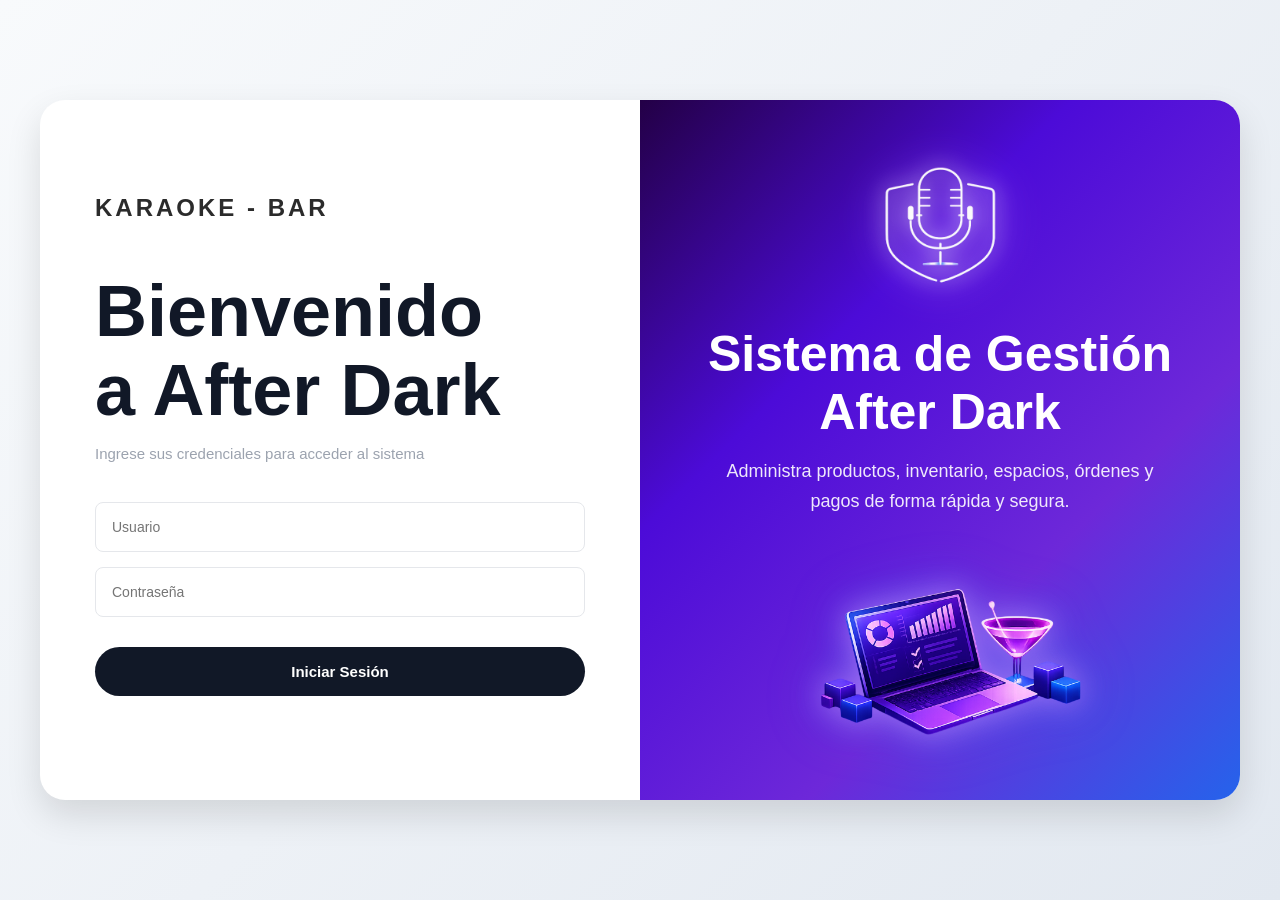
==== index.html @ 13c478e4 "midificacion index" ====
<!DOCTYPE html>
<html lang="es">
<head>
    <meta charset="UTF-8">
    <meta name="viewport" content="width=device-width, initial-scale=1.0">
    <title>After Dark</title>

    <link rel="stylesheet" href="assets/css/login.css">
</head>
<body>

    <div class="contenedor">
        <div class="contenido-principal">

            <div class="panel-izquierdo">
                <div class="logo">
                    KARAOKE - BAR
                </div>
                <h1>
                    Bienvenido <br>
                    a After Dark
                </h1>
                <p class="subtitulo">
                    Ingrese sus credenciales para acceder al sistema
                </p>

                <form id="formularioLogin">

                    <input type="text" id="usuario" placeholder="Usuario">
                    <input type="password" id="contrasena" placeholder="Contraseña">
                    <button type="submit">
                        Iniciar Sesión
                    </button>

                    <p id="mensajeError"></p>
                </form>
            </div>


            <div class="panel-derecho">
                <div class="contenido-panel">
                    <img src="imagenes/microfono_neon.png" class="imagen-microfono">
                    <h2>
                        Sistema de Gestión After Dark
                    </h2>
                    <p>
                        Administra productos, inventario,
                        espacios, órdenes y pagos de forma
                        rápida y segura.
                    </p>
                    <img src="imagenes/laptop_neon.png" class="imagen-laptop">
                </div>
            </div>

        </div>
    </div>
<script src="assets/js/login.js"></script>

</body>
</html>
---- assets/css/login.css ----
*{
    margin: 0;
    padding: 0;
    box-sizing: border-box;
    font-family: 'Segoe UI', sans-serif;
}

body{
    background: linear-gradient(
        135deg,
        #f8fafc,
        #e2e8f0
    );

    min-height: 100vh;
    display: flex;
    justify-content: center;
    align-items: center;
    padding: 20px;
}

.contenedor{
    width: 1200px;
    max-width: 100%;
    height: 700px;
}

.contenido-principal{
    width: 100%;
    height: 100%;
    background: white;
    border-radius: 25px;
    overflow: hidden;
    display: flex;

    box-shadow:0 15px 35px rgba(0,0,0,.12);
}

/* PANEL IZQUIERDO */

.panel-izquierdo{
    width: 50%;
    padding: 55px;
    display: flex;
    flex-direction: column;
    justify-content: center;
}

.logo{
    font-size: 24px;
    font-weight: bold;
    letter-spacing: 3px;
    color: #2b2b2b;
    margin-bottom: 50px;
}

.panel-izquierdo h1{
    font-size: 72px;
    font-weight: 800;
    line-height: 1.1;
    color: #111827;
    margin-bottom: 15px;
}

.subtitulo{
    color: #9ca3af;
    margin-bottom: 40px;
    font-size: 15px;
}

#formularioLogin{
    display: flex;
    flex-direction: column;
}

#formularioLogin input{
    width: 100%;
    padding: 16px;
    border: 1px solid #e5e7eb;
    border-radius: 8px;
    margin-bottom: 15px;
    font-size: 14px;
    outline: none;
    transition: .3s;
}

#formularioLogin input:focus{
    border-color: #7c3aed;
    box-shadow: 0 0 10px rgba(124,58,237,.2);
}

#formularioLogin button{
    margin-top: 15px;
    background: #111827;
    color: white;
    border: none;
    padding: 16px;
    border-radius: 40px;
    font-size: 15px;
    font-weight: 600;
    cursor: pointer;
    transition: .3s;
}

#formularioLogin button:hover{
    background: #000;
    transform: translateY(-2px);
}

#mensajeError{
    color: #ff4d4d;
    margin-top: 10px;
    font-size: 14px;
    text-align: center;
}

/* PANEL DERECHO */

.panel-derecho{
    width: 50%;
    background: linear-gradient(
        135deg,
        #230046,
        #4c0bd8,
        #6d28d9,
        #2563eb
    );

    display: flex;
    justify-content: center;
    align-items: center;
    padding: 40px;
}

.contenido-panel{
    width: 100%;
    text-align: center;
    color: white;
}

/* MICRÓFONO */

.imagen-microfono{
    width: 180px;
    display: block;
    margin: 0 auto 25px auto;

    filter:
        drop-shadow(0 0 10px #ffffff)
        drop-shadow(0 0 20px #c084fc);
}

/* TITULO */

.contenido-panel h2{
    font-size: 50px;
    font-weight: 700;
    margin-bottom: 15px;
}

/* TEXTO */

.contenido-panel p{
    font-size: 18px;
    line-height: 1.7;
    color: rgba(255,255,255,.9);
    max-width: 450px;
    margin: auto;
}

/* LAPTOP */

.imagen-laptop{
    width: 350px;
    display: block;
    margin: 40px auto 0 auto;

    filter:
        drop-shadow(0 0 15px rgba(192,132,252,.7))
        drop-shadow(0 0 25px rgba(59,130,246,.4));
}

@media(max-width:1000px){

    .contenido-principal{
        flex-direction: column;
    }

    .panel-izquierdo,
    .panel-derecho{
        width: 100%;
    }

    .panel-izquierdo{
        padding: 40px;
    }

    .panel-izquierdo h1{
        font-size: 50px;
    }

    .contenido-panel h2{
        font-size: 36px;
    }

    .imagen-microfono{
        width: 130px;
    }

    .imagen-laptop{
        width: 250px;
    }

    .panel-derecho{
        padding: 30px;
    }
}
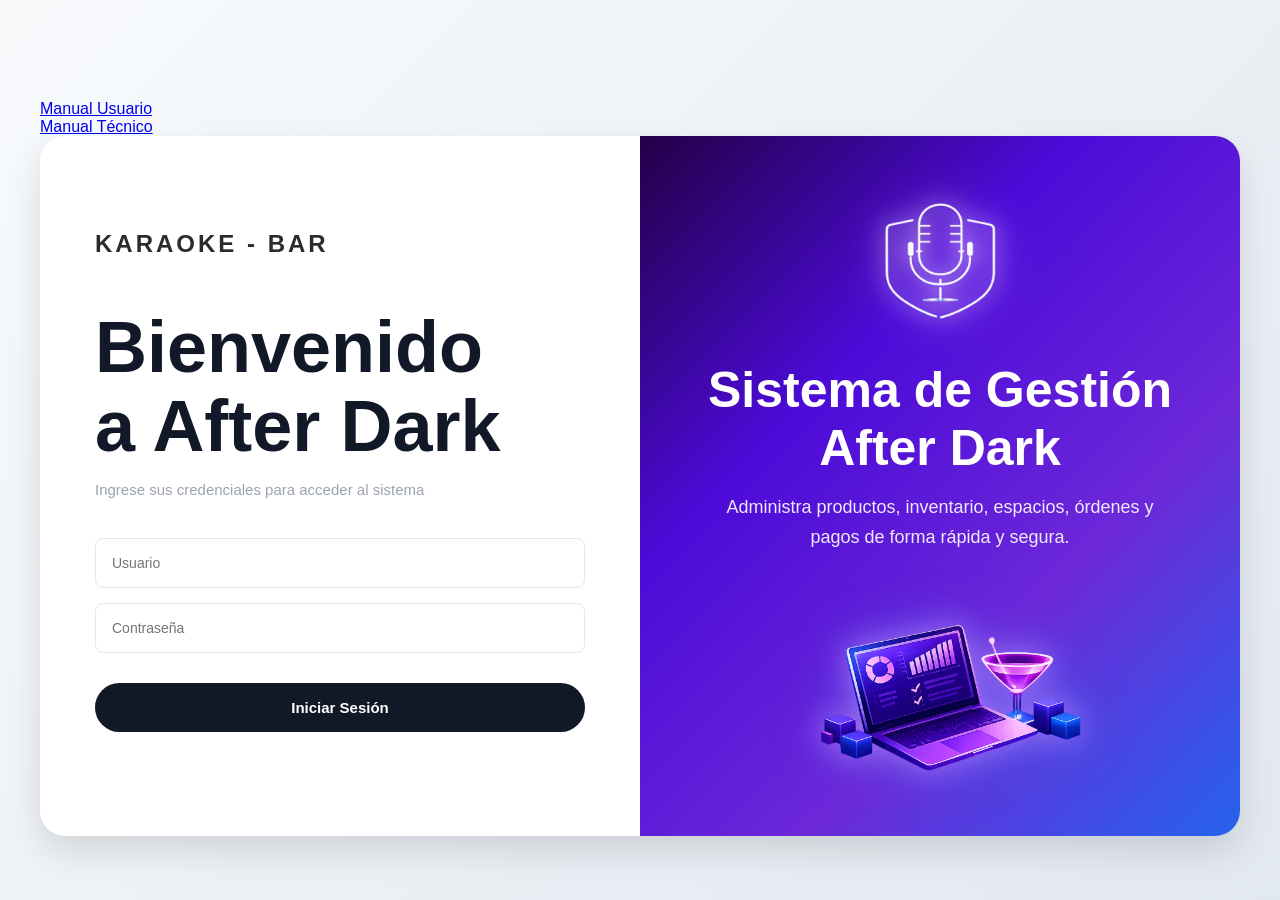
==== commit 6f5b5a2e: "links pdf" ====
--- a/index.html
+++ b/index.html
@@ -10,6 +10,13 @@
 <body>
 
     <div class="contenedor">
+        <a href="manual_usuario.pdf" download class="link-manual" title="Descargar Manual de Usuario">
+            <i class="fa-solid fa-book"></i> Manual Usuario
+        </a>
+        <br>
+        <a href="manual_tecnico.pdf" download class="link-manual" title="Descargar Manual Técnico">
+            <i class="fa-solid fa-gear"></i> Manual Técnico
+        </a>
         <div class="contenido-principal">
 
             <div class="panel-izquierdo">
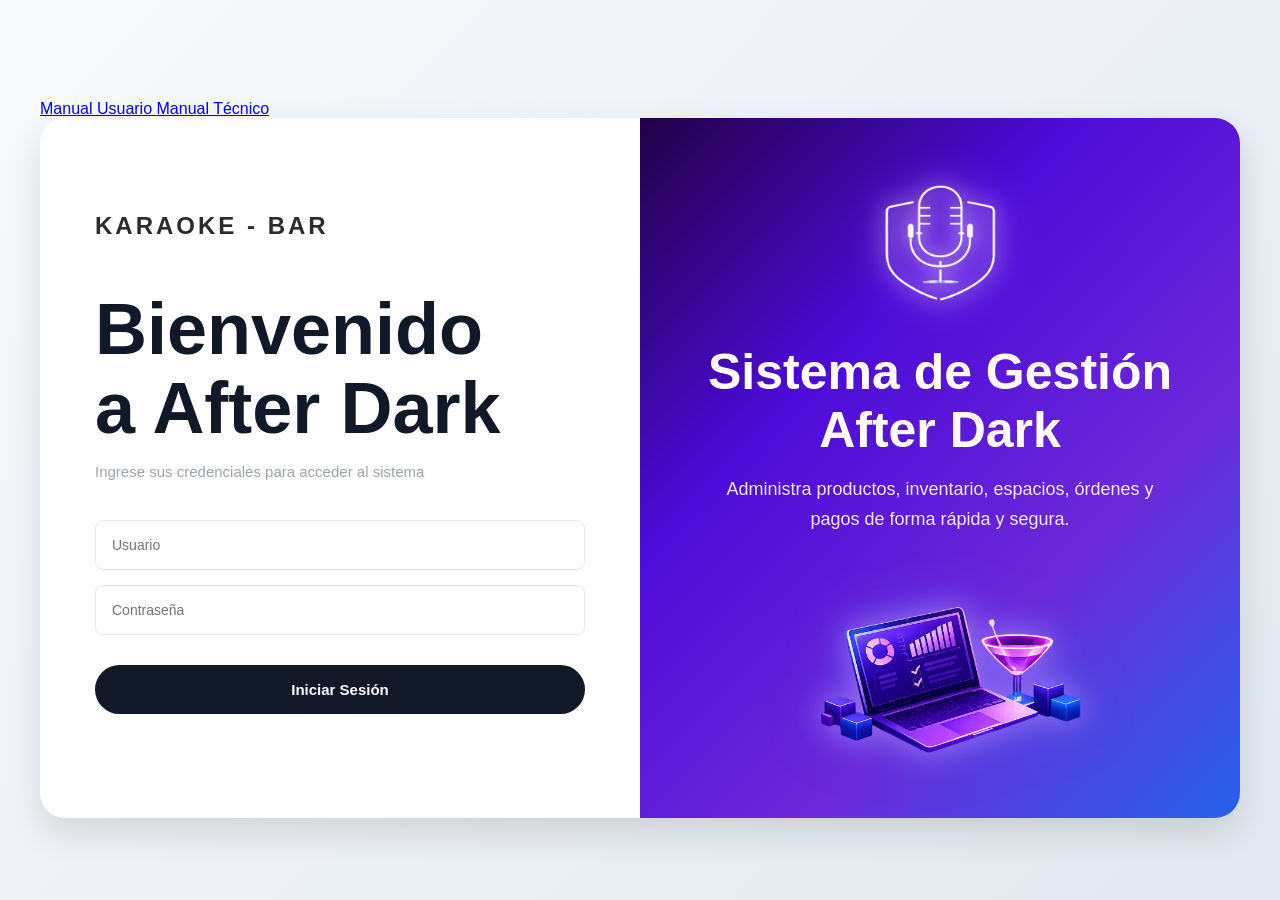
==== commit c6557563: "update" ====
--- a/index.html
+++ b/index.html
@@ -10,11 +10,10 @@
 <body>
 
     <div class="contenedor">
-        <a href="manual_usuario.pdf" download class="link-manual" title="Descargar Manual de Usuario">
+        <a href="docs/manual_usuario.pdf" download class="link-manual" title="Descargar Manual de Usuario">
             <i class="fa-solid fa-book"></i> Manual Usuario
         </a>
-        <br>
-        <a href="manual_tecnico.pdf" download class="link-manual" title="Descargar Manual Técnico">
+        <a href="docs/manual_tecnico.pdf" download class="link-manual" title="Descargar Manual Técnico">
             <i class="fa-solid fa-gear"></i> Manual Técnico
         </a>
         <div class="contenido-principal">
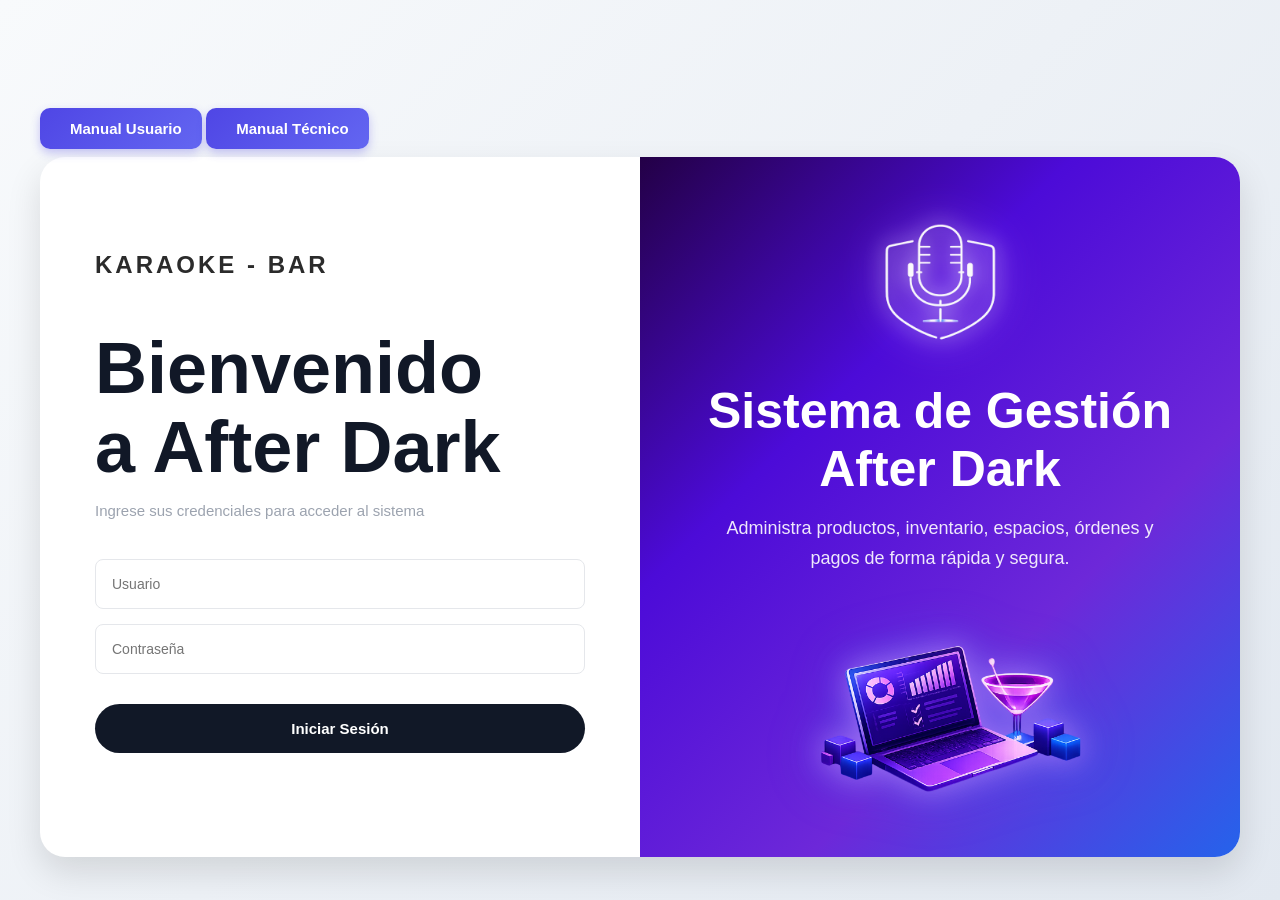
==== commit 6e041453: "Actualización de la interfaz y corrección de errores" ====
--- a/index.html
+++ b/index.html
@@ -8,7 +8,6 @@
     <link rel="stylesheet" href="assets/css/login.css">
 </head>
 <body>
-
     <div class="contenedor">
         <a href="docs/manual_usuario.pdf" download class="link-manual" title="Descargar Manual de Usuario">
             <i class="fa-solid fa-book"></i> Manual Usuario
--- a/assets/css/login.css
+++ b/assets/css/login.css
@@ -34,6 +34,36 @@
     display: flex;
 
     box-shadow:0 15px 35px rgba(0,0,0,.12);
+}
+
+.link-manual {
+    display: inline-flex;
+    align-items: center;
+    gap: 10px;
+    padding: 12px 20px;
+    margin: 8px 0;
+    background: linear-gradient(135deg, #4f46e5, #6366f1);
+    color: white;
+    text-decoration: none;
+    border-radius: 10px;
+    font-size: 15px;
+    font-weight: 600;
+    box-shadow: 0 4px 10px rgba(79, 70, 229, 0.3);
+    transition: all 0.3s ease;
+}
+
+.link-manual:hover {
+    transform: translateY(-3px);
+    box-shadow: 0 6px 15px rgba(79, 70, 229, 0.4);
+    background: linear-gradient(135deg, #4338ca, #4f46e5);
+}
+
+.link-manual i {
+    font-size: 18px;
+}
+
+.link-manual:active {
+    transform: scale(0.97);
 }
 
 /* PANEL IZQUIERDO */
@@ -214,4 +244,4 @@
     .panel-derecho{
         padding: 30px;
     }
-}+}
